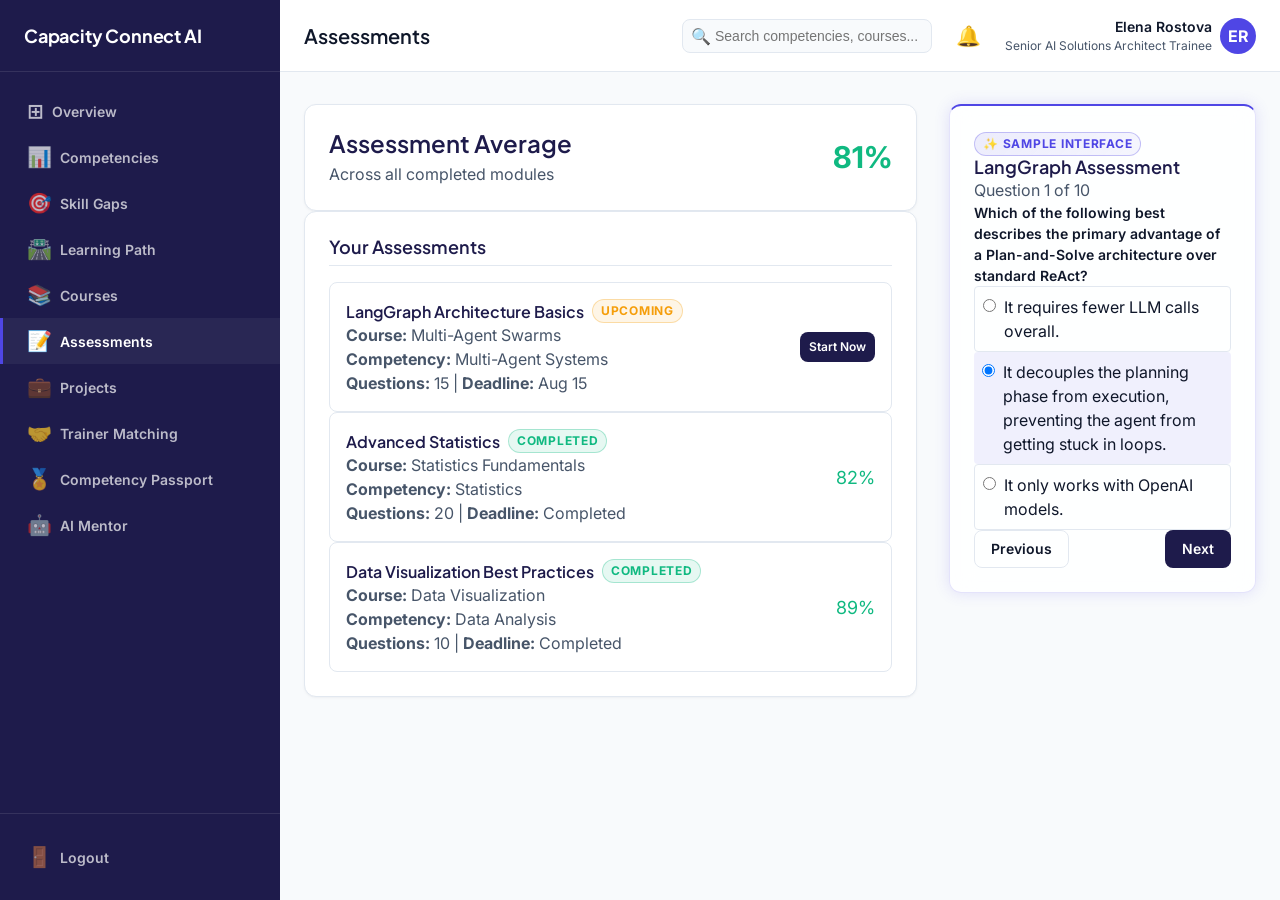
==== Pages/assessments.html @ 075d6fa9 "Initial commit - Phase 1 Implementation" ====
<!DOCTYPE html>
<html lang="en">
<head>
  <meta charset="UTF-8">
  <meta name="viewport" content="width=device-width, initial-scale=1.0">
  <title>Assessments - Capacity Connect AI</title>
  <link rel="preconnect" href="https://fonts.googleapis.com">
  <link rel="preconnect" href="https://fonts.gstatic.com" crossorigin>
  <link href="https://fonts.googleapis.com/css2?family=Inter:wght@400;500;600;700&family=Plus+Jakarta+Sans:wght@600;700;800&display=swap" rel="stylesheet">
  <link rel="stylesheet" href="../css/style.css">
  <link rel="stylesheet" href="../css/components.css">
  <link rel="stylesheet" href="../css/dashboard.css">
  <link rel="stylesheet" href="../css/responsive.css">
</head>
<body>

  <div class="app-container">
    <!-- Sidebar -->
    <aside class="sidebar" id="sidebar">
      <div class="sidebar-brand">
        <div class="sidebar-brand-text">Capacity Connect AI</div>
      </div>
      
      <nav class="sidebar-nav">
        <a href="trainee-dashboard.html" class="nav-item">
          <span class="nav-icon">⊞</span> Overview
        </a>
        <a href="competency-profile.html" class="nav-item">
          <span class="nav-icon">📊</span> Competencies
        </a>
        <a href="skill-gap.html" class="nav-item">
          <span class="nav-icon">🎯</span> Skill Gaps
        </a>
        <a href="learning-path.html" class="nav-item">
          <span class="nav-icon">🛣️</span> Learning Path
        </a>
        <a href="#" class="nav-item">
          <span class="nav-icon">📚</span> Courses
        </a>
        <a href="assessments.html" class="nav-item active">
          <span class="nav-icon">📝</span> Assessments
        </a>
        <a href="projects.html" class="nav-item">
          <span class="nav-icon">💼</span> Projects
        </a>
        <a href="trainer-matching.html" class="nav-item">
          <span class="nav-icon">🤝</span> Trainer Matching
        </a>
        <a href="#" class="nav-item">
          <span class="nav-icon">🏅</span> Competency Passport
        </a>
        <a href="#" class="nav-item">
          <span class="nav-icon">🤖</span> AI Mentor
        </a>
      </nav>

      <div class="sidebar-footer">
        <a href="#" class="nav-item logout-btn" style="padding: var(--spacing-xs) 0;">
          <span class="nav-icon">🚪</span> Logout
        </a>
      </div>
    </aside>

    <!-- Main Wrapper -->
    <div class="main-wrapper">
      
      <!-- Topbar -->
      <header class="topbar">
        <div class="topbar-left">
          <button class="menu-toggle" id="menuToggle">☰</button>
          <h1 class="page-title">Assessments</h1>
        </div>
        
        <div class="topbar-right">
          <div class="search-bar">
            <span>🔍</span>
            <input type="text" placeholder="Search competencies, courses...">
          </div>
          <div style="font-size: 1.25rem; cursor: pointer;">🔔</div>
          <div class="user-profile">
            <div class="user-info" style="text-align: right;">
              <span class="user-name" id="topbar-user-name">User Name</span>
              <span class="user-role" id="topbar-user-role">Role</span>
            </div>
            <div class="avatar" id="topbar-user-avatar">UN</div>
          </div>
        </div>
      </header>

      <!-- Page Content -->
      <main class="page-content">
        
        <div class="grid-main">
          
          <div class="flex-col gap-lg">
            
            <div class="card flex justify-between items-center" style="background: var(--bg-surface);">
              <div>
                <h2 style="font-size: var(--text-2xl); color: var(--color-primary); margin-bottom: 4px;">Assessment Average</h2>
                <div class="text-sm text-muted">Across all completed modules</div>
              </div>
              <div style="font-size: var(--text-3xl); font-weight: 700; color: var(--color-success);">
                81%
              </div>
            </div>

            <!-- List -->
            <div class="card">
              <div class="card-header">
                <h3 class="card-title">Your Assessments</h3>
              </div>
              
              <div id="assessment-list" class="flex-col gap-md">
                <!-- Injected via JS -->
              </div>
            </div>

          </div>

          <div class="flex-col gap-lg">
            
            <!-- Sample UI -->
            <div class="card card-ai">
              <span class="badge badge-ai mb-sm">✨ Sample Interface</span>
              <h3 class="card-title mb-sm">LangGraph Assessment</h3>
              <p class="text-xs text-muted mb-md">Question 1 of 10</p>
              
              <div class="mb-md" style="font-size: var(--text-sm); font-weight: 600;">
                Which of the following best describes the primary advantage of a Plan-and-Solve architecture over standard ReAct?
              </div>
              
              <div class="flex-col gap-sm mb-lg">
                <label style="display: flex; gap: var(--spacing-sm); align-items: flex-start; padding: var(--spacing-sm); border: 1px solid var(--border-default); border-radius: var(--radius-sm); cursor: pointer;">
                  <input type="radio" name="q1" style="margin-top: 4px;">
                  <span class="text-sm">It requires fewer LLM calls overall.</span>
                </label>
                <label style="display: flex; gap: var(--spacing-sm); align-items: flex-start; padding: var(--spacing-sm); border: 1px solid var(--border-secondary); background: var(--color-secondary-light); border-radius: var(--radius-sm); cursor: pointer;">
                  <input type="radio" name="q1" checked style="margin-top: 4px;">
                  <span class="text-sm">It decouples the planning phase from execution, preventing the agent from getting stuck in loops.</span>
                </label>
                <label style="display: flex; gap: var(--spacing-sm); align-items: flex-start; padding: var(--spacing-sm); border: 1px solid var(--border-default); border-radius: var(--radius-sm); cursor: pointer;">
                  <input type="radio" name="q1" style="margin-top: 4px;">
                  <span class="text-sm">It only works with OpenAI models.</span>
                </label>
              </div>

              <div class="flex justify-between items-center">
                <button class="btn btn-outline" disabled>Previous</button>
                <button class="btn btn-primary">Next</button>
              </div>
            </div>

          </div>

        </div>

      </main>
    </div>
  </div>

  <script src="../js/main.js"></script>
  <script src="../js/auth.js"></script>
  <script src="../js/assessment.js"></script>
</body>
</html>
---- css/style.css ----
/* ==========================================================================
   CAPACITY CONNECT AI - Global Design System & Variables
   ========================================================================== */

:root {
  /* Colors - Executive Precision Theme */
  --color-primary: #1e1b4b; /* Deep Indigo Slate */
  --color-secondary: #4f46e5; /* Electric Indigo / AI Iris */
  --color-secondary-light: rgba(79, 70, 229, 0.08);
  --color-tertiary: #10b981; /* Crisp Emerald */
  --color-tertiary-light: rgba(16, 185, 129, 0.1);
  
  --color-neutral: #0f172a; /* Dark Slate Charcoal */
  --color-neutral-muted: #475569;
  --color-neutral-light: #f1f5f9;
  
  /* Semantic */
  --color-success: #10b981;
  --color-warning: #f59e0b;
  --color-danger: #f43f5e;
  --color-danger-light: rgba(244, 63, 94, 0.1);

  /* Surfaces & Backgrounds */
  --bg-canvas: #f8fafc;
  --bg-surface: #ffffff;
  --bg-surface-elevated: rgba(255, 255, 255, 0.85); /* Glassmorphism */
  
  /* Borders */
  --border-default: #e2e8f0;
  --border-hover: #cbd5e1;
  --border-focus: rgba(79, 70, 229, 0.24);

  /* Typography */
  --font-family-sans: 'Inter', system-ui, -apple-system, sans-serif;
  --font-family-display: 'Plus Jakarta Sans', 'Inter', system-ui, sans-serif;

  /* Font Sizes */
  --text-xs: 0.75rem; /* 12px */
  --text-sm: 0.875rem; /* 14px */
  --text-base: 1rem; /* 16px */
  --text-lg: 1.125rem; /* 18px */
  --text-xl: 1.25rem; /* 20px */
  --text-2xl: 1.5rem; /* 24px */
  --text-3xl: 1.875rem; /* 30px */
  --text-4xl: 2.25rem; /* 36px */

  /* Spacing */
  --spacing-xs: 0.25rem; /* 4px */
  --spacing-sm: 0.5rem; /* 8px */
  --spacing-md: 1rem; /* 16px */
  --spacing-lg: 1.5rem; /* 24px */
  --spacing-xl: 2rem; /* 32px */
  --spacing-2xl: 3rem; /* 48px */
  
  /* Grid & Layout */
  --grid-gutter: var(--spacing-lg);
  --sidebar-width: 280px;
  --topbar-height: 72px;

  /* Shadows */
  --shadow-sm: 0 1px 3px 0 rgba(15, 23, 42, 0.04), 0 1px 2px -1px rgba(15, 23, 42, 0.04);
  --shadow-md: 0 4px 6px -1px rgba(15, 23, 42, 0.06), 0 2px 4px -2px rgba(15, 23, 42, 0.04);
  --shadow-lg: 0 10px 15px -3px rgba(15, 23, 42, 0.06), 0 4px 6px -4px rgba(15, 23, 42, 0.04);
  --shadow-glow: 0 0 15px rgba(79, 70, 229, 0.15);

  /* Radius */
  --radius-sm: 0.25rem; /* 4px */
  --radius-md: 0.5rem; /* 8px */
  --radius-lg: 0.75rem; /* 12px */
  --radius-full: 9999px;
}

/* ==========================================================================
   CSS Reset & Base Styles
   ========================================================================== */
*, *::before, *::after {
  box-sizing: border-box;
  margin: 0;
  padding: 0;
}

body {
  font-family: var(--font-family-sans);
  background-color: var(--bg-canvas);
  color: var(--color-neutral);
  line-height: 1.5;
  -webkit-font-smoothing: antialiased;
  -moz-osx-font-smoothing: grayscale;
}

h1, h2, h3, h4, h5, h6 {
  font-family: var(--font-family-display);
  font-weight: 600;
  color: var(--color-primary);
  line-height: 1.2;
}

a {
  color: var(--color-secondary);
  text-decoration: none;
  transition: color 0.2s ease;
}

a:hover {
  color: var(--color-primary);
}

ul, ol {
  list-style: none;
}

img {
  max-width: 100%;
  height: auto;
  display: block;
}

/* Utilities */
.text-primary { color: var(--color-primary); }
.text-secondary { color: var(--color-secondary); }
.text-success { color: var(--color-success); }
.text-warning { color: var(--color-warning); }
.text-danger { color: var(--color-danger); }
.text-muted { color: var(--color-neutral-muted); }

.bg-surface { background-color: var(--bg-surface); }
.bg-canvas { background-color: var(--bg-canvas); }

.flex { display: flex; }
.flex-col { flex-direction: column; }
.items-center { align-items: center; }
.justify-between { justify-content: space-between; }
.justify-center { justify-content: center; }
.gap-sm { gap: var(--spacing-sm); }
.gap-md { gap: var(--spacing-md); }
.gap-lg { gap: var(--spacing-lg); }

.container {
  width: 100%;
  max-width: 1280px;
  margin: 0 auto;
  padding: 0 var(--spacing-lg);
}
---- css/components.css ----
/* ==========================================================================
   CAPACITY CONNECT AI - UI Components
   ========================================================================== */

/* Buttons */
.btn {
  display: inline-flex;
  align-items: center;
  justify-content: center;
  padding: 0.5rem 1rem;
  font-family: var(--font-family-sans);
  font-weight: 600;
  font-size: var(--text-sm);
  border-radius: var(--radius-md);
  border: 1px solid transparent;
  cursor: pointer;
  transition: all 0.2s ease;
  line-height: 1.25rem;
}

.btn-primary {
  background-color: var(--color-primary);
  color: #ffffff;
}

.btn-primary:hover {
  background-color: var(--color-secondary);
  box-shadow: var(--shadow-sm);
}

.btn-secondary {
  background-color: var(--color-secondary-light);
  color: var(--color-secondary);
  border-color: var(--color-secondary-light);
}

.btn-secondary:hover {
  background-color: rgba(79, 70, 229, 0.15);
}

.btn-outline {
  background-color: transparent;
  color: var(--color-neutral);
  border-color: var(--border-default);
}

.btn-outline:hover {
  border-color: var(--border-hover);
  background-color: var(--color-neutral-light);
}

/* Cards */
.card {
  background-color: var(--bg-surface);
  border: 1px solid var(--border-default);
  border-radius: var(--radius-lg);
  padding: var(--spacing-lg);
  box-shadow: var(--shadow-sm);
  transition: box-shadow 0.2s ease, border-color 0.2s ease;
}

.card:hover {
  box-shadow: var(--shadow-md);
  border-color: var(--border-hover);
}

.card-header {
  margin-bottom: var(--spacing-md);
  border-bottom: 1px solid var(--border-default);
  padding-bottom: var(--spacing-sm);
  display: flex;
  justify-content: space-between;
  align-items: center;
}

.card-title {
  font-size: var(--text-lg);
  font-weight: 600;
  color: var(--color-primary);
}

/* AI Insight Card (Special Glassmorphism effect) */
.card-ai {
  background: var(--bg-surface-elevated);
  backdrop-filter: blur(12px);
  border: 1px solid rgba(79, 70, 229, 0.15);
  border-top: 2px solid var(--color-secondary);
  box-shadow: var(--shadow-glow);
}

/* Badges / Chips */
.badge {
  display: inline-flex;
  align-items: center;
  padding: 0.125rem 0.5rem;
  font-size: var(--text-xs);
  font-weight: 700;
  border-radius: var(--radius-full);
  text-transform: uppercase;
  letter-spacing: 0.06em;
}

.badge-success {
  background-color: var(--color-tertiary-light);
  color: var(--color-success);
  border: 1px solid rgba(16, 185, 129, 0.3);
}

.badge-warning {
  background-color: rgba(245, 158, 11, 0.1);
  color: var(--color-warning);
  border: 1px solid rgba(245, 158, 11, 0.3);
}

.badge-danger {
  background-color: var(--color-danger-light);
  color: var(--color-danger);
  border: 1px solid rgba(244, 63, 94, 0.25);
}

.badge-ai {
  background: linear-gradient(135deg, rgba(79, 70, 229, 0.1), rgba(79, 70, 229, 0.05));
  color: var(--color-secondary);
  border: 1px solid rgba(79, 70, 229, 0.3);
}

/* Forms */
.form-group {
  margin-bottom: var(--spacing-md);
}

.form-label {
  display: block;
  font-size: var(--text-sm);
  font-weight: 600;
  color: var(--color-neutral);
  margin-bottom: var(--spacing-xs);
}

.form-input {
  width: 100%;
  height: 40px;
  padding: 0 var(--spacing-sm);
  font-family: var(--font-family-sans);
  font-size: var(--text-sm);
  border: 1px solid var(--border-hover);
  border-radius: var(--radius-sm);
  background-color: var(--bg-surface);
  transition: border-color 0.2s ease, box-shadow 0.2s ease;
}

.form-input:focus {
  outline: none;
  border-color: var(--color-secondary);
  box-shadow: 0 0 0 2px var(--color-secondary-light);
}

/* Progress Bars */
.progress-container {
  width: 100%;
  height: 8px;
  background-color: var(--border-default);
  border-radius: var(--radius-full);
  overflow: hidden;
  margin-top: var(--spacing-xs);
}

.progress-bar {
  height: 100%;
  background-color: var(--color-secondary);
  border-radius: var(--radius-full);
  transition: width 0.5s ease;
}

.progress-bar.success {
  background-color: var(--color-success);
}
---- css/dashboard.css ----
/* ==========================================================================
   CAPACITY CONNECT AI - Dashboard Layout & Shell
   ========================================================================== */

.app-container {
  display: flex;
  min-height: 100vh;
  width: 100%;
}

/* Sidebar Navigation */
.sidebar {
  width: var(--sidebar-width);
  background-color: var(--color-primary);
  color: #ffffff;
  display: flex;
  flex-direction: column;
  position: fixed;
  top: 0;
  left: 0;
  bottom: 0;
  z-index: 100;
  transition: transform 0.3s ease;
}

.sidebar-brand {
  height: var(--topbar-height);
  display: flex;
  align-items: center;
  padding: 0 var(--spacing-lg);
  border-bottom: 1px solid rgba(255, 255, 255, 0.1);
}

.sidebar-brand-text {
  font-family: var(--font-family-display);
  font-weight: 700;
  font-size: var(--text-lg);
  color: #ffffff;
  letter-spacing: -0.01em;
}

.sidebar-nav {
  flex: 1;
  overflow-y: auto;
  padding: var(--spacing-md) 0;
}

.nav-item {
  display: flex;
  align-items: center;
  padding: var(--spacing-sm) var(--spacing-lg);
  color: rgba(255, 255, 255, 0.7);
  font-weight: 600;
  font-size: var(--text-sm);
  transition: all 0.2s ease;
  border-left: 3px solid transparent;
}

.nav-item:hover, .nav-item.active {
  color: #ffffff;
  background-color: rgba(255, 255, 255, 0.05);
}

.nav-item.active {
  border-left-color: var(--color-secondary);
}

.nav-icon {
  margin-right: var(--spacing-sm);
  font-size: 1.25rem;
}

.sidebar-footer {
  padding: var(--spacing-lg);
  border-top: 1px solid rgba(255, 255, 255, 0.1);
}

/* Main Content Area */
.main-wrapper {
  flex: 1;
  margin-left: var(--sidebar-width);
  display: flex;
  flex-direction: column;
  min-height: 100vh;
}

/* Topbar */
.topbar {
  height: var(--topbar-height);
  background-color: var(--bg-surface);
  border-bottom: 1px solid var(--border-default);
  display: flex;
  align-items: center;
  justify-content: space-between;
  padding: 0 var(--spacing-lg);
  position: sticky;
  top: 0;
  z-index: 50;
}

.topbar-left {
  display: flex;
  align-items: center;
  gap: var(--spacing-md);
}

.menu-toggle {
  display: none; /* Hidden on desktop */
  background: none;
  border: none;
  font-size: 1.5rem;
  color: var(--color-neutral);
  cursor: pointer;
}

.page-title {
  font-size: var(--text-xl);
  font-weight: 600;
  color: var(--color-neutral);
  margin: 0;
}

.topbar-right {
  display: flex;
  align-items: center;
  gap: var(--spacing-lg);
}

.search-bar {
  display: flex;
  align-items: center;
  background-color: var(--bg-canvas);
  border: 1px solid var(--border-default);
  border-radius: var(--radius-md);
  padding: 0.25rem var(--spacing-sm);
  width: 250px;
}

.search-bar input {
  border: none;
  background: transparent;
  padding: 0.25rem;
  width: 100%;
  font-size: var(--text-sm);
}

.search-bar input:focus {
  outline: none;
}

.user-profile {
  display: flex;
  align-items: center;
  gap: var(--spacing-sm);
  cursor: pointer;
}

.avatar {
  width: 36px;
  height: 36px;
  background-color: var(--color-secondary);
  color: white;
  border-radius: 50%;
  display: flex;
  align-items: center;
  justify-content: center;
  font-weight: 700;
}

.user-info {
  display: flex;
  flex-direction: column;
}

.user-name {
  font-weight: 600;
  font-size: var(--text-sm);
  color: var(--color-neutral);
}

.user-role {
  font-size: var(--text-xs);
  color: var(--color-neutral-muted);
}

/* Page Content */
.page-content {
  padding: var(--spacing-xl) var(--spacing-lg);
  flex: 1;
  background-color: var(--bg-canvas);
}

/* Grid Layouts for Dashboard */
.grid-kpi {
  display: grid;
  grid-template-columns: repeat(4, 1fr);
  gap: var(--spacing-lg);
  margin-bottom: var(--spacing-xl);
}

.kpi-value {
  font-family: var(--font-family-display);
  font-size: var(--text-3xl);
  font-weight: 700;
  color: var(--color-primary);
  margin: var(--spacing-xs) 0;
}

.kpi-label {
  font-size: var(--text-sm);
  color: var(--color-neutral-muted);
  font-weight: 600;
}

.grid-main {
  display: grid;
  grid-template-columns: 2fr 1fr;
  gap: var(--spacing-xl);
}

/* Specific component sections */
.competency-item {
  margin-bottom: var(--spacing-md);
}

.competency-header {
  display: flex;
  justify-content: space-between;
  margin-bottom: var(--spacing-xs);
  font-size: var(--text-sm);
  font-weight: 600;
}

.timeline {
  position: relative;
  padding-left: var(--spacing-lg);
  margin-top: var(--spacing-md);
}

.timeline::before {
  content: '';
  position: absolute;
  left: 7px;
  top: 0;
  bottom: 0;
  width: 2px;
  background-color: var(--border-default);
}

.timeline-item {
  position: relative;
  padding-bottom: var(--spacing-lg);
}

.timeline-item::before {
  content: '';
  position: absolute;
  left: calc(var(--spacing-lg) * -1);
  top: 4px;
  width: 16px;
  height: 16px;
  border-radius: 50%;
  background-color: var(--bg-surface);
  border: 2px solid var(--border-hover);
}

.timeline-item.completed::before {
  background-color: var(--color-success);
  border-color: var(--color-success);
}

.timeline-item.active::before {
  background-color: var(--color-secondary);
  border-color: var(--color-secondary);
  box-shadow: 0 0 0 4px var(--color-secondary-light);
}
---- css/responsive.css ----
/* ==========================================================================
   CAPACITY CONNECT AI - Responsive Media Queries
   ========================================================================== */

/* Tablet (max-width: 1024px) */
@media (max-width: 1024px) {
  .grid-main {
    grid-template-columns: 1fr;
  }
  
  .grid-kpi {
    grid-template-columns: repeat(2, 1fr);
  }
}

/* Mobile & Tablet Portrait (max-width: 768px) */
@media (max-width: 768px) {
  /* Sidebar handling */
  .sidebar {
    transform: translateX(-100%);
  }
  
  .sidebar.open {
    transform: translateX(0);
    box-shadow: var(--shadow-lg);
  }
  
  .main-wrapper {
    margin-left: 0;
  }
  
  .menu-toggle {
    display: block;
  }
  
  .search-bar {
    display: none; /* Hide on small screens for simplicity */
  }
  
  .user-info {
    display: none; /* Show only avatar on mobile */
  }
  
  .page-content {
    padding: var(--spacing-md);
  }
}

/* Small Mobile (max-width: 480px) */
@media (max-width: 480px) {
  .grid-kpi {
    grid-template-columns: 1fr;
  }
  
  .card {
    padding: var(--spacing-md);
  }
  
  .page-title {
    font-size: var(--text-lg);
  }
}
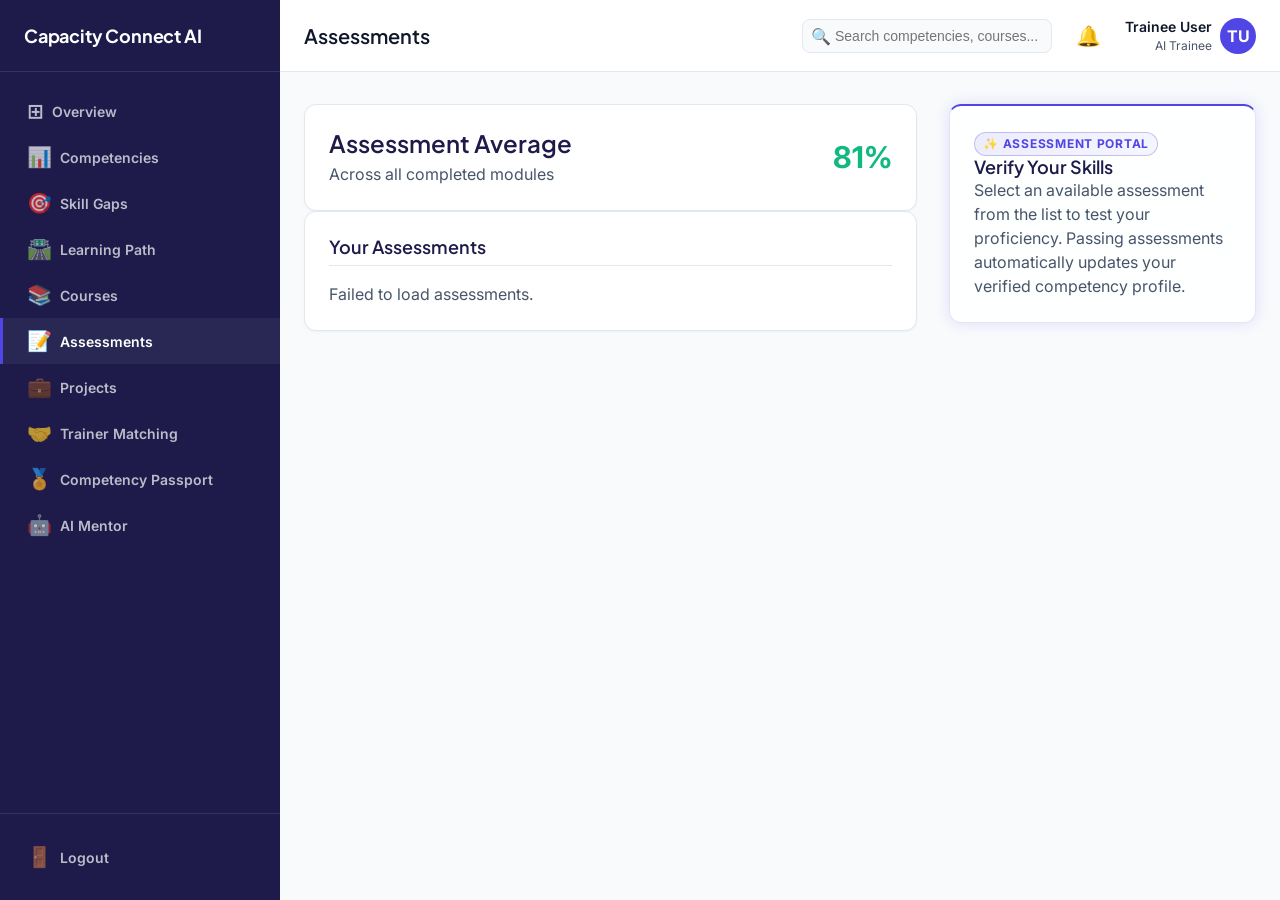
==== commit dbc9d943: "Fix CORS headers, eliminate mock fallbacks, add Gemini AI, functional assessments, admin & trainer d" ====
--- a/Pages/assessments.html
+++ b/Pages/assessments.html
@@ -117,40 +117,17 @@
 
           </div>
 
-          <div class="flex-col gap-lg">
-            
-            <!-- Sample UI -->
+          <div class="flex-col gap-lg" id="active-assessment-container">
+            <!-- Active quiz or instructions render here dynamically -->
             <div class="card card-ai">
-              <span class="badge badge-ai mb-sm">✨ Sample Interface</span>
-              <h3 class="card-title mb-sm">LangGraph Assessment</h3>
-              <p class="text-xs text-muted mb-md">Question 1 of 10</p>
-              
-              <div class="mb-md" style="font-size: var(--text-sm); font-weight: 600;">
-                Which of the following best describes the primary advantage of a Plan-and-Solve architecture over standard ReAct?
-              </div>
-              
-              <div class="flex-col gap-sm mb-lg">
-                <label style="display: flex; gap: var(--spacing-sm); align-items: flex-start; padding: var(--spacing-sm); border: 1px solid var(--border-default); border-radius: var(--radius-sm); cursor: pointer;">
-                  <input type="radio" name="q1" style="margin-top: 4px;">
-                  <span class="text-sm">It requires fewer LLM calls overall.</span>
-                </label>
-                <label style="display: flex; gap: var(--spacing-sm); align-items: flex-start; padding: var(--spacing-sm); border: 1px solid var(--border-secondary); background: var(--color-secondary-light); border-radius: var(--radius-sm); cursor: pointer;">
-                  <input type="radio" name="q1" checked style="margin-top: 4px;">
-                  <span class="text-sm">It decouples the planning phase from execution, preventing the agent from getting stuck in loops.</span>
-                </label>
-                <label style="display: flex; gap: var(--spacing-sm); align-items: flex-start; padding: var(--spacing-sm); border: 1px solid var(--border-default); border-radius: var(--radius-sm); cursor: pointer;">
-                  <input type="radio" name="q1" style="margin-top: 4px;">
-                  <span class="text-sm">It only works with OpenAI models.</span>
-                </label>
-              </div>
+              <span class="badge badge-ai mb-sm">✨ Assessment Portal</span>
+              <h3 class="card-title mb-sm">Verify Your Skills</h3>
+              <p class="text-sm text-muted mb-md">
+                Select an available assessment from the list to test your proficiency. Passing assessments automatically updates your verified competency profile.
+              </p>
+            </div>
+          </div>
 
-              <div class="flex justify-between items-center">
-                <button class="btn btn-outline" disabled>Previous</button>
-                <button class="btn btn-primary">Next</button>
-              </div>
-            </div>
-
-          </div>
 
         </div>
 
@@ -159,7 +136,9 @@
   </div>
 
   <script src="../js/main.js"></script>
+  <script src="../js/api.js"></script>
   <script src="../js/auth.js"></script>
   <script src="../js/assessment.js"></script>
+
 </body>
 </html>
